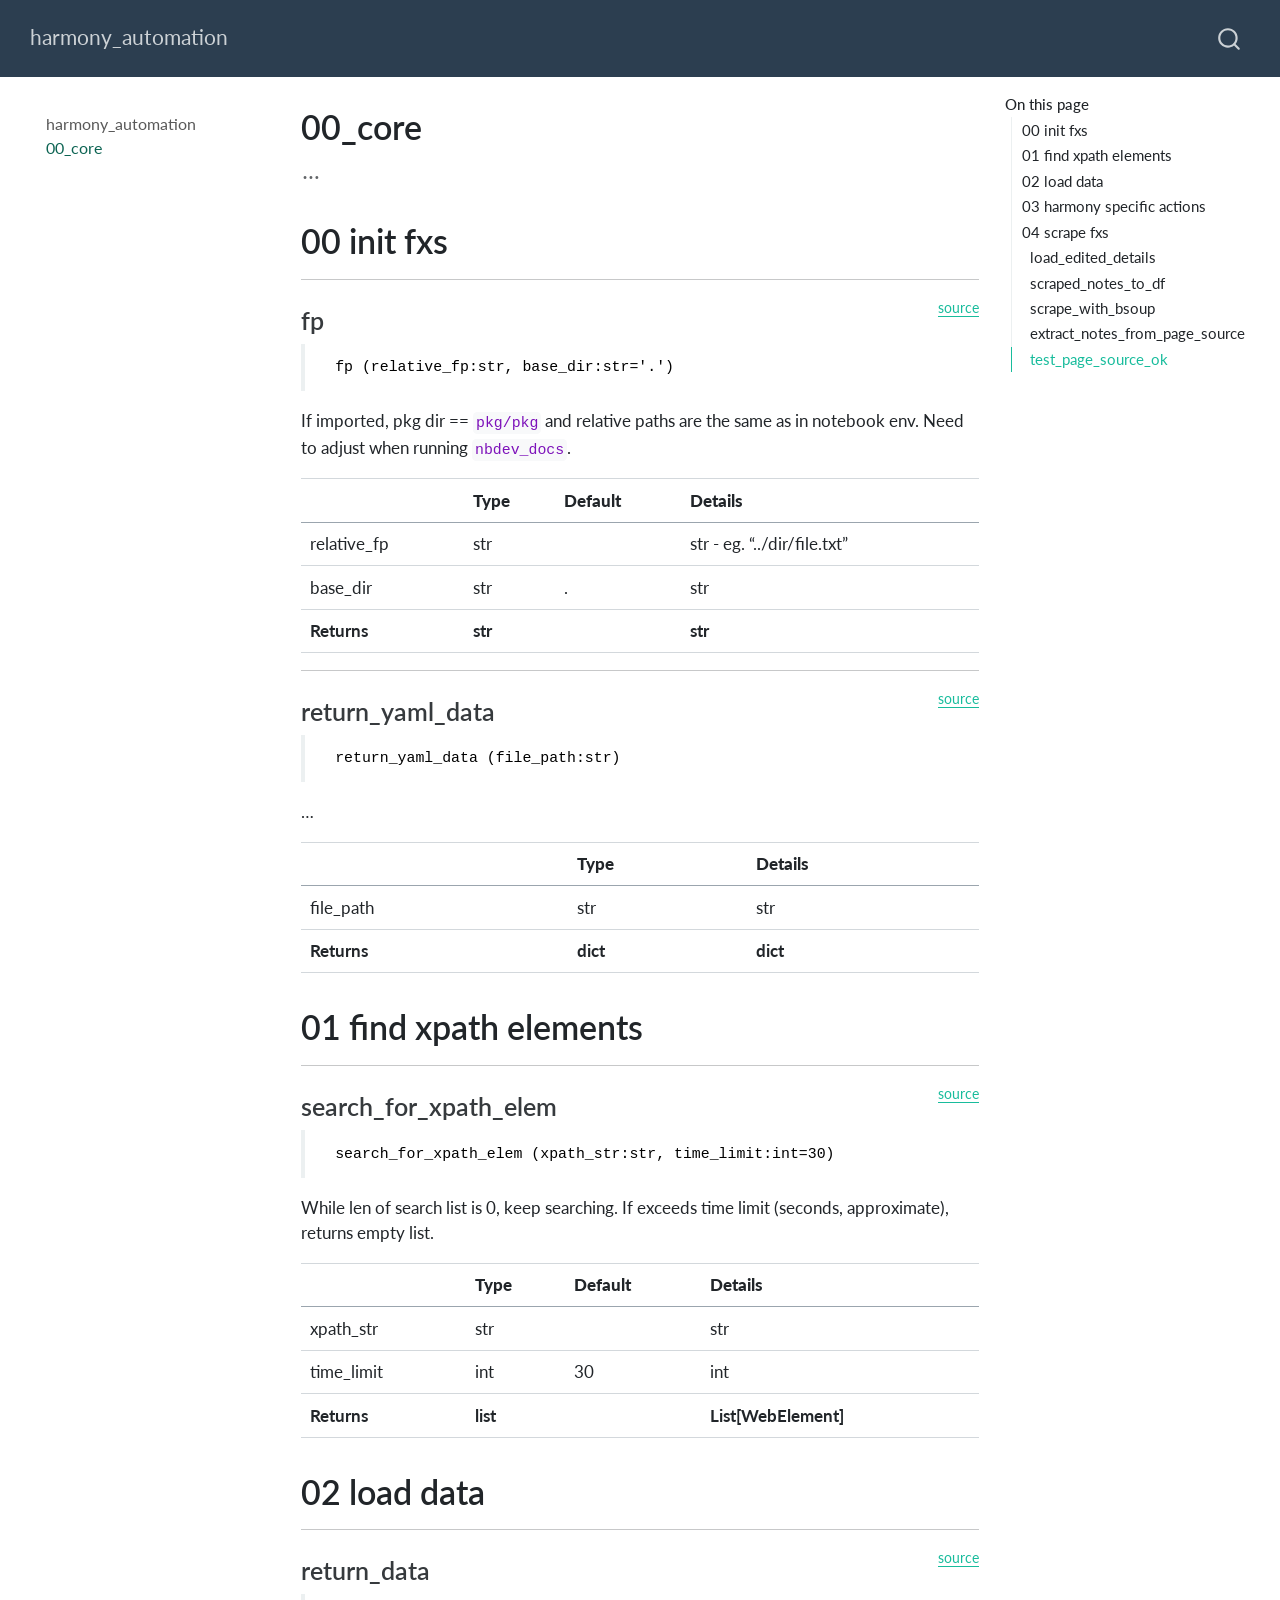
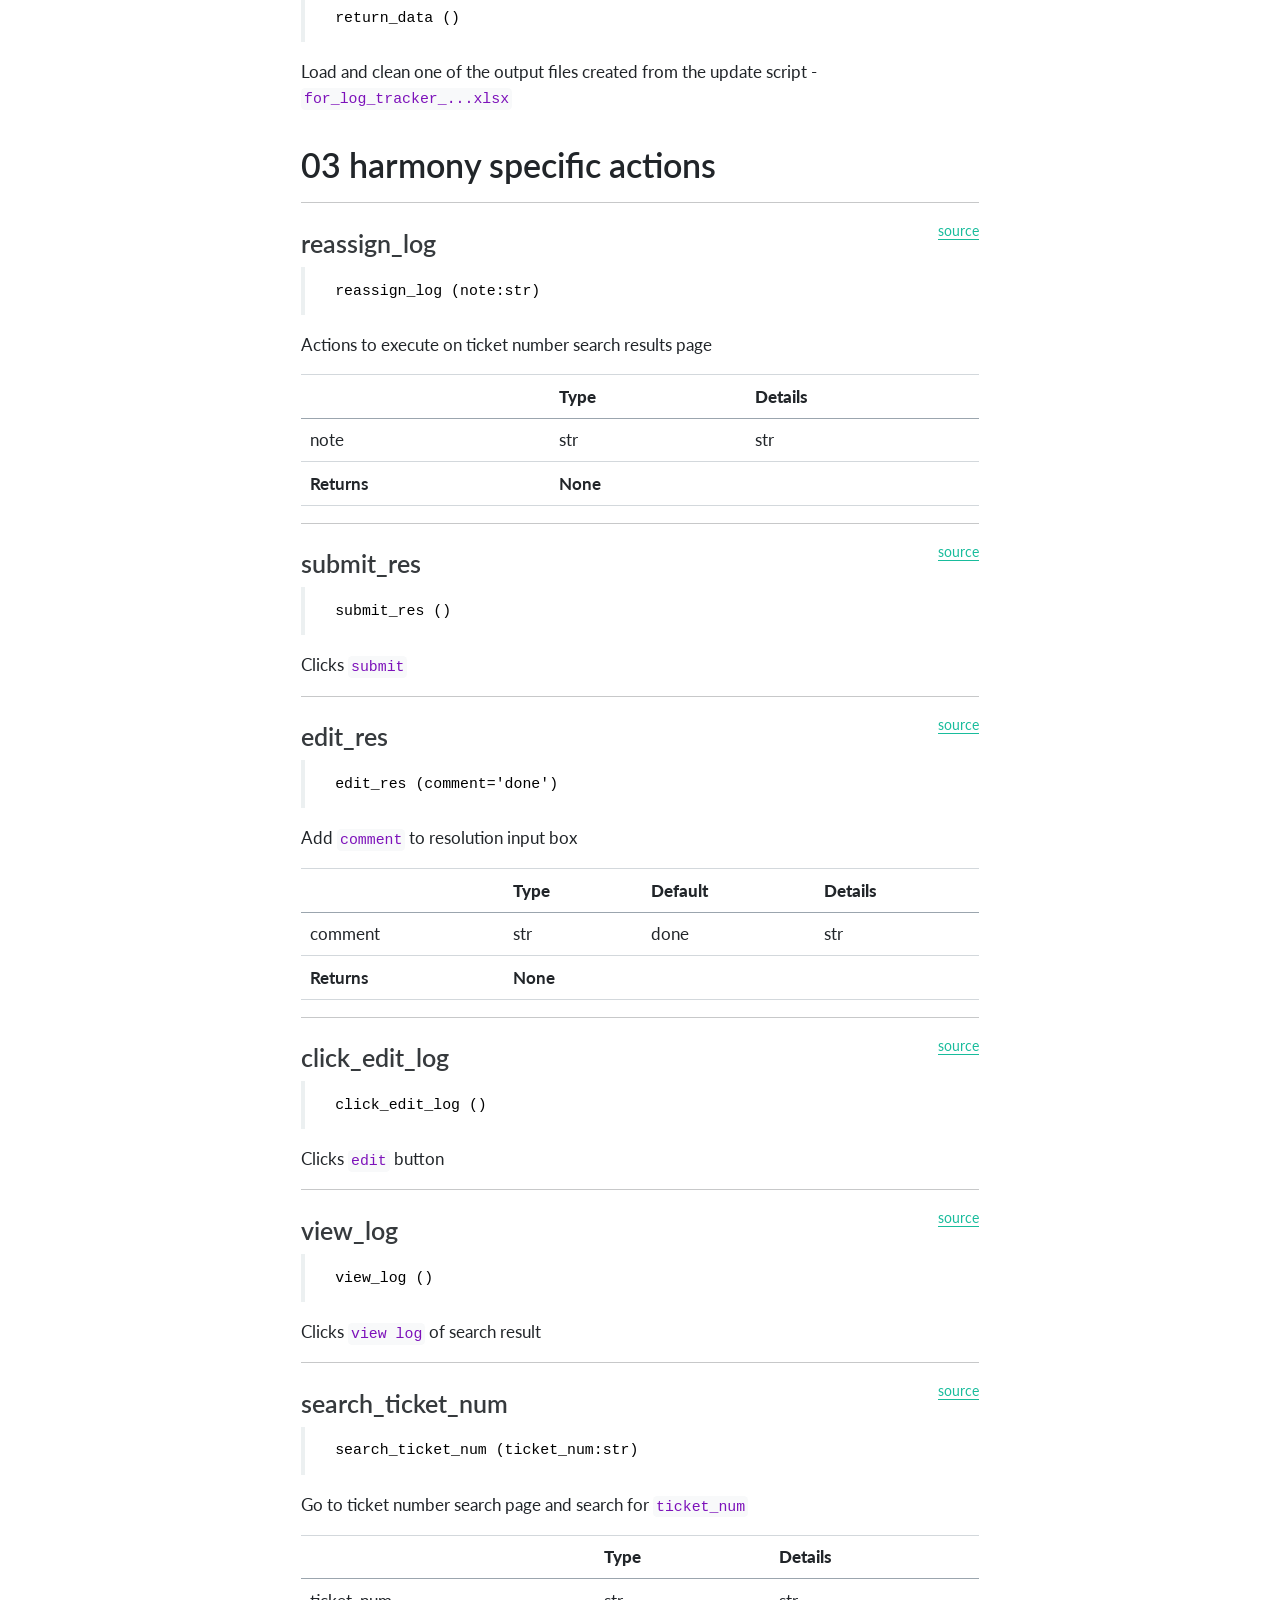
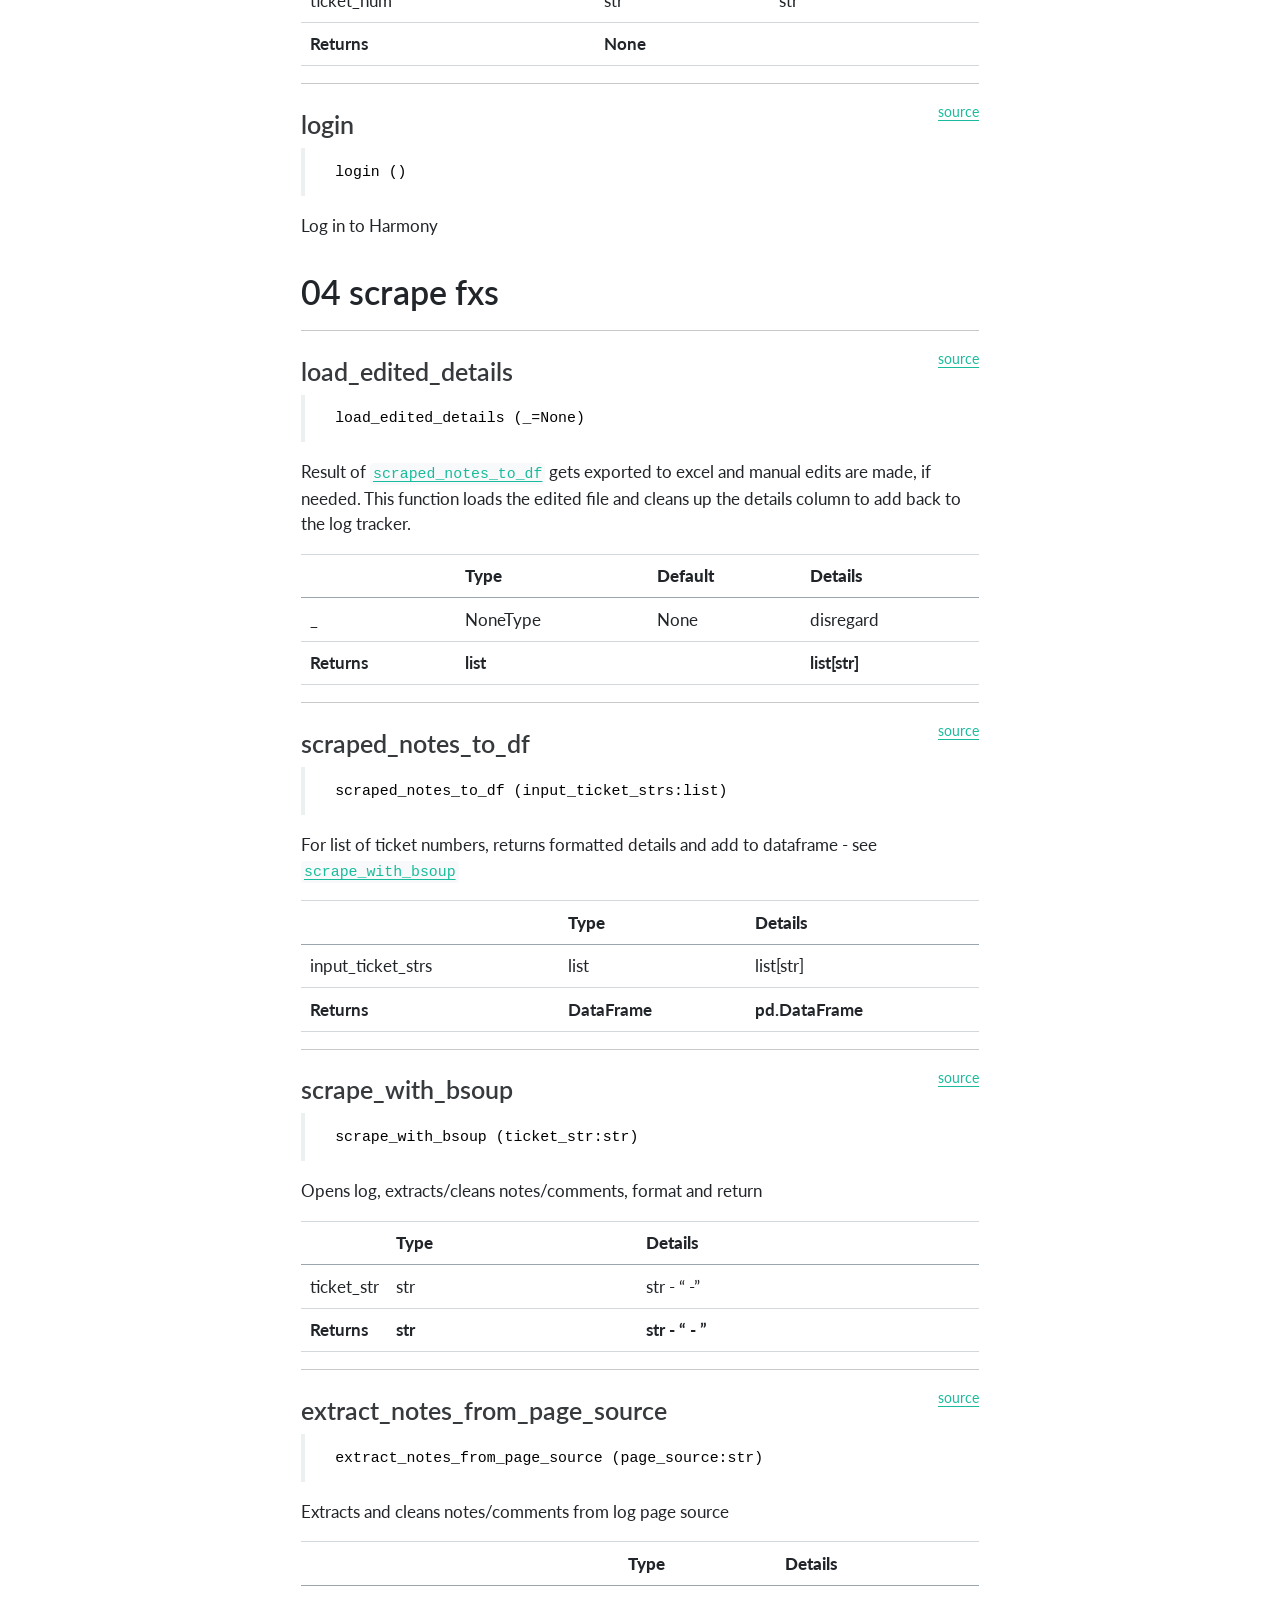
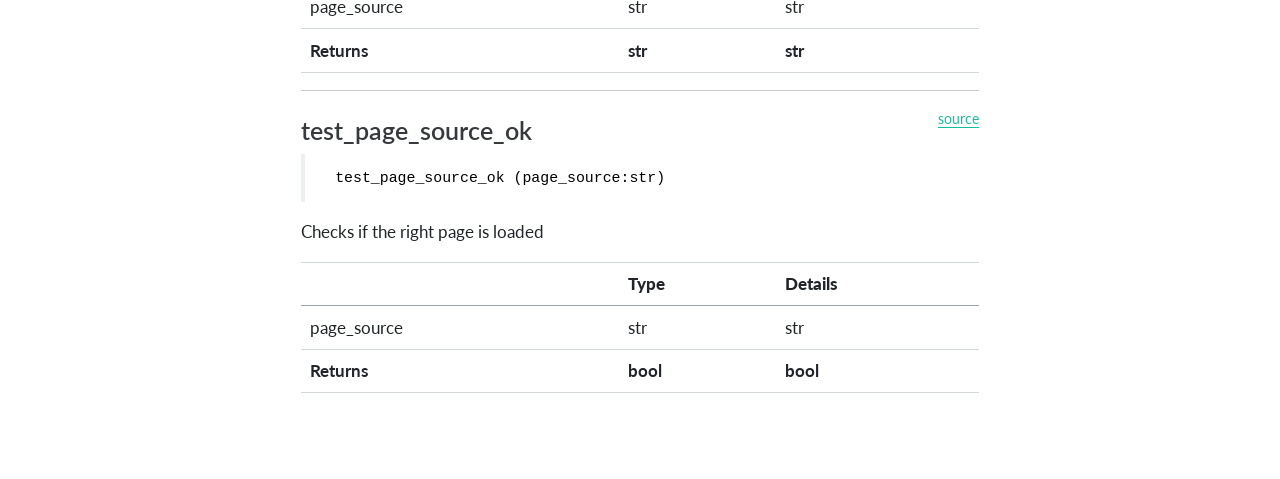
==== core.html @ 9a9e3a44 "test pages" ====
<!DOCTYPE html>
<html xmlns="http://www.w3.org/1999/xhtml" lang="en" xml:lang="en"><head>

<meta charset="utf-8">
<meta name="generator" content="quarto-1.4.550">

<meta name="viewport" content="width=device-width, initial-scale=1.0, user-scalable=yes">

<meta name="description" content="…">

<title>harmony_automation - 00_core</title>
<style>
code{white-space: pre-wrap;}
span.smallcaps{font-variant: small-caps;}
div.columns{display: flex; gap: min(4vw, 1.5em);}
div.column{flex: auto; overflow-x: auto;}
div.hanging-indent{margin-left: 1.5em; text-indent: -1.5em;}
ul.task-list{list-style: none;}
ul.task-list li input[type="checkbox"] {
  width: 0.8em;
  margin: 0 0.8em 0.2em -1em; /* quarto-specific, see https://github.com/quarto-dev/quarto-cli/issues/4556 */ 
  vertical-align: middle;
}
</style>


<script src="site_libs/quarto-nav/quarto-nav.js"></script>
<script src="site_libs/quarto-nav/headroom.min.js"></script>
<script src="site_libs/clipboard/clipboard.min.js"></script>
<script src="site_libs/quarto-search/autocomplete.umd.js"></script>
<script src="site_libs/quarto-search/fuse.min.js"></script>
<script src="site_libs/quarto-search/quarto-search.js"></script>
<meta name="quarto:offset" content="./">
<script src="site_libs/quarto-html/quarto.js"></script>
<script src="site_libs/quarto-html/popper.min.js"></script>
<script src="site_libs/quarto-html/tippy.umd.min.js"></script>
<script src="site_libs/quarto-html/anchor.min.js"></script>
<link href="site_libs/quarto-html/tippy.css" rel="stylesheet">
<link href="site_libs/quarto-html/quarto-syntax-highlighting.css" rel="stylesheet" id="quarto-text-highlighting-styles">
<script src="site_libs/bootstrap/bootstrap.min.js"></script>
<link href="site_libs/bootstrap/bootstrap-icons.css" rel="stylesheet">
<link href="site_libs/bootstrap/bootstrap.min.css" rel="stylesheet" id="quarto-bootstrap" data-mode="light">
<script id="quarto-search-options" type="application/json">{
  "location": "navbar",
  "copy-button": false,
  "collapse-after": 3,
  "panel-placement": "end",
  "type": "overlay",
  "limit": 50,
  "keyboard-shortcut": [
    "f",
    "/",
    "s"
  ],
  "show-item-context": false,
  "language": {
    "search-no-results-text": "No results",
    "search-matching-documents-text": "matching documents",
    "search-copy-link-title": "Copy link to search",
    "search-hide-matches-text": "Hide additional matches",
    "search-more-match-text": "more match in this document",
    "search-more-matches-text": "more matches in this document",
    "search-clear-button-title": "Clear",
    "search-text-placeholder": "",
    "search-detached-cancel-button-title": "Cancel",
    "search-submit-button-title": "Submit",
    "search-label": "Search"
  }
}</script>


<link rel="stylesheet" href="styles.css">
<meta property="og:title" content="harmony_automation - 00_core">
<meta property="og:description" content="…">
<meta property="og:site_name" content="harmony_automation">
<meta name="twitter:title" content="harmony_automation - 00_core">
<meta name="twitter:description" content="…">
<meta name="twitter:card" content="summary">
</head>

<body class="nav-sidebar floating nav-fixed">

<div id="quarto-search-results"></div>
  <header id="quarto-header" class="headroom fixed-top">
    <nav class="navbar navbar-expand-lg " data-bs-theme="dark">
      <div class="navbar-container container-fluid">
      <div class="navbar-brand-container mx-auto">
    <a class="navbar-brand" href="./index.html">
    <span class="navbar-title">harmony_automation</span>
    </a>
  </div>
        <div class="quarto-navbar-tools">
</div>
          <div id="quarto-search" class="" title="Search"></div>
      </div> <!-- /container-fluid -->
    </nav>
  <nav class="quarto-secondary-nav">
    <div class="container-fluid d-flex">
      <button type="button" class="quarto-btn-toggle btn" data-bs-toggle="collapse" data-bs-target=".quarto-sidebar-collapse-item" aria-controls="quarto-sidebar" aria-expanded="false" aria-label="Toggle sidebar navigation" onclick="if (window.quartoToggleHeadroom) { window.quartoToggleHeadroom(); }">
        <i class="bi bi-layout-text-sidebar-reverse"></i>
      </button>
        <nav class="quarto-page-breadcrumbs" aria-label="breadcrumb"><ol class="breadcrumb"><li class="breadcrumb-item"><a href="./core.html">00_core</a></li></ol></nav>
        <a class="flex-grow-1" role="button" data-bs-toggle="collapse" data-bs-target=".quarto-sidebar-collapse-item" aria-controls="quarto-sidebar" aria-expanded="false" aria-label="Toggle sidebar navigation" onclick="if (window.quartoToggleHeadroom) { window.quartoToggleHeadroom(); }">      
        </a>
    </div>
  </nav>
</header>
<!-- content -->
<div id="quarto-content" class="quarto-container page-columns page-rows-contents page-layout-article page-navbar">
<!-- sidebar -->
  <nav id="quarto-sidebar" class="sidebar collapse collapse-horizontal quarto-sidebar-collapse-item sidebar-navigation floating overflow-auto">
    <div class="sidebar-menu-container"> 
    <ul class="list-unstyled mt-1">
        <li class="sidebar-item">
  <div class="sidebar-item-container"> 
  <a href="./index.html" class="sidebar-item-text sidebar-link">
 <span class="menu-text">harmony_automation</span></a>
  </div>
</li>
        <li class="sidebar-item">
  <div class="sidebar-item-container"> 
  <a href="./core.html" class="sidebar-item-text sidebar-link active">
 <span class="menu-text">00_core</span></a>
  </div>
</li>
    </ul>
    </div>
</nav>
<div id="quarto-sidebar-glass" class="quarto-sidebar-collapse-item" data-bs-toggle="collapse" data-bs-target=".quarto-sidebar-collapse-item"></div>
<!-- margin-sidebar -->
    <div id="quarto-margin-sidebar" class="sidebar margin-sidebar">
        <nav id="TOC" role="doc-toc" class="toc-active">
    <h2 id="toc-title">On this page</h2>
   
  <ul>
  <li><a href="#init-fxs" id="toc-init-fxs" class="nav-link active" data-scroll-target="#init-fxs">00 init fxs</a>
  <ul class="collapse">
  <li><a href="#fp" id="toc-fp" class="nav-link" data-scroll-target="#fp">fp</a></li>
  <li><a href="#return_yaml_data" id="toc-return_yaml_data" class="nav-link" data-scroll-target="#return_yaml_data">return_yaml_data</a></li>
  </ul></li>
  <li><a href="#find-xpath-elements" id="toc-find-xpath-elements" class="nav-link" data-scroll-target="#find-xpath-elements">01 find xpath elements</a>
  <ul class="collapse">
  <li><a href="#search_for_xpath_elem" id="toc-search_for_xpath_elem" class="nav-link" data-scroll-target="#search_for_xpath_elem">search_for_xpath_elem</a></li>
  </ul></li>
  <li><a href="#load-data" id="toc-load-data" class="nav-link" data-scroll-target="#load-data">02 load data</a>
  <ul class="collapse">
  <li><a href="#return_data" id="toc-return_data" class="nav-link" data-scroll-target="#return_data">return_data</a></li>
  </ul></li>
  <li><a href="#harmony-specific-actions" id="toc-harmony-specific-actions" class="nav-link" data-scroll-target="#harmony-specific-actions">03 harmony specific actions</a>
  <ul class="collapse">
  <li><a href="#reassign_log" id="toc-reassign_log" class="nav-link" data-scroll-target="#reassign_log">reassign_log</a></li>
  <li><a href="#submit_res" id="toc-submit_res" class="nav-link" data-scroll-target="#submit_res">submit_res</a></li>
  <li><a href="#edit_res" id="toc-edit_res" class="nav-link" data-scroll-target="#edit_res">edit_res</a></li>
  <li><a href="#click_edit_log" id="toc-click_edit_log" class="nav-link" data-scroll-target="#click_edit_log">click_edit_log</a></li>
  <li><a href="#view_log" id="toc-view_log" class="nav-link" data-scroll-target="#view_log">view_log</a></li>
  <li><a href="#search_ticket_num" id="toc-search_ticket_num" class="nav-link" data-scroll-target="#search_ticket_num">search_ticket_num</a></li>
  <li><a href="#login" id="toc-login" class="nav-link" data-scroll-target="#login">login</a></li>
  </ul></li>
  <li><a href="#scrape-fxs" id="toc-scrape-fxs" class="nav-link" data-scroll-target="#scrape-fxs">04 scrape fxs</a>
  <ul class="collapse">
  <li><a href="#load_edited_details" id="toc-load_edited_details" class="nav-link" data-scroll-target="#load_edited_details">load_edited_details</a></li>
  <li><a href="#scraped_notes_to_df" id="toc-scraped_notes_to_df" class="nav-link" data-scroll-target="#scraped_notes_to_df">scraped_notes_to_df</a></li>
  <li><a href="#scrape_with_bsoup" id="toc-scrape_with_bsoup" class="nav-link" data-scroll-target="#scrape_with_bsoup">scrape_with_bsoup</a></li>
  <li><a href="#extract_notes_from_page_source" id="toc-extract_notes_from_page_source" class="nav-link" data-scroll-target="#extract_notes_from_page_source">extract_notes_from_page_source</a></li>
  <li><a href="#test_page_source_ok" id="toc-test_page_source_ok" class="nav-link" data-scroll-target="#test_page_source_ok">test_page_source_ok</a></li>
  </ul></li>
  </ul>
</nav>
    </div>
<!-- main -->
<main class="content" id="quarto-document-content">

<header id="title-block-header" class="quarto-title-block default">
<div class="quarto-title">
<h1 class="title">00_core</h1>
</div>

<div>
  <div class="description">
    …
  </div>
</div>


<div class="quarto-title-meta">

    
  
    
  </div>
  


</header>


<!-- WARNING: THIS FILE WAS AUTOGENERATED! DO NOT EDIT! -->
<section id="init-fxs" class="level1">
<h1>00 init fxs</h1>
<hr>
<p><a href="https://github.com/ronjupyter/harmony_automation/blob/main/harmony_automation/core.py#L42" target="_blank" style="float:right; font-size:smaller">source</a></p>
<section id="fp" class="level3">
<h3 class="anchored" data-anchor-id="fp">fp</h3>
<blockquote class="blockquote">
<pre><code> fp (relative_fp:str, base_dir:str='.')</code></pre>
</blockquote>
<p>If imported, pkg dir == <code>pkg/pkg</code> and relative paths are the same as in notebook env. Need to adjust when running <code>nbdev_docs</code>.</p>
<table class="table">
<thead>
<tr class="header">
<th></th>
<th><strong>Type</strong></th>
<th><strong>Default</strong></th>
<th><strong>Details</strong></th>
</tr>
</thead>
<tbody>
<tr class="odd">
<td>relative_fp</td>
<td>str</td>
<td></td>
<td>str - eg. “../dir/file.txt”</td>
</tr>
<tr class="even">
<td>base_dir</td>
<td>str</td>
<td>.</td>
<td>str</td>
</tr>
<tr class="odd">
<td><strong>Returns</strong></td>
<td><strong>str</strong></td>
<td></td>
<td><strong>str</strong></td>
</tr>
</tbody>
</table>
<hr>
<p><a href="https://github.com/ronjupyter/harmony_automation/blob/main/harmony_automation/core.py#L65" target="_blank" style="float:right; font-size:smaller">source</a></p>
</section>
<section id="return_yaml_data" class="level3">
<h3 class="anchored" data-anchor-id="return_yaml_data">return_yaml_data</h3>
<blockquote class="blockquote">
<pre><code> return_yaml_data (file_path:str)</code></pre>
</blockquote>
<p>…</p>
<table class="table">
<thead>
<tr class="header">
<th></th>
<th><strong>Type</strong></th>
<th><strong>Details</strong></th>
</tr>
</thead>
<tbody>
<tr class="odd">
<td>file_path</td>
<td>str</td>
<td>str</td>
</tr>
<tr class="even">
<td><strong>Returns</strong></td>
<td><strong>dict</strong></td>
<td><strong>dict</strong></td>
</tr>
</tbody>
</table>
</section>
</section>
<section id="find-xpath-elements" class="level1">
<h1>01 find xpath elements</h1>
<hr>
<p><a href="https://github.com/ronjupyter/harmony_automation/blob/main/harmony_automation/core.py#L90" target="_blank" style="float:right; font-size:smaller">source</a></p>
<section id="search_for_xpath_elem" class="level3">
<h3 class="anchored" data-anchor-id="search_for_xpath_elem">search_for_xpath_elem</h3>
<blockquote class="blockquote">
<pre><code> search_for_xpath_elem (xpath_str:str, time_limit:int=30)</code></pre>
</blockquote>
<p>While len of search list is 0, keep searching. If exceeds time limit (seconds, approximate), returns empty list.</p>
<table class="table">
<thead>
<tr class="header">
<th></th>
<th><strong>Type</strong></th>
<th><strong>Default</strong></th>
<th><strong>Details</strong></th>
</tr>
</thead>
<tbody>
<tr class="odd">
<td>xpath_str</td>
<td>str</td>
<td></td>
<td>str</td>
</tr>
<tr class="even">
<td>time_limit</td>
<td>int</td>
<td>30</td>
<td>int</td>
</tr>
<tr class="odd">
<td><strong>Returns</strong></td>
<td><strong>list</strong></td>
<td></td>
<td><strong>List[WebElement]</strong></td>
</tr>
</tbody>
</table>
</section>
</section>
<section id="load-data" class="level1">
<h1>02 load data</h1>
<hr>
<p><a href="https://github.com/ronjupyter/harmony_automation/blob/main/harmony_automation/core.py#L120" target="_blank" style="float:right; font-size:smaller">source</a></p>
<section id="return_data" class="level3">
<h3 class="anchored" data-anchor-id="return_data">return_data</h3>
<blockquote class="blockquote">
<pre><code> return_data ()</code></pre>
</blockquote>
<p>Load and clean one of the output files created from the update script - <code>for_log_tracker_...xlsx</code></p>
</section>
</section>
<section id="harmony-specific-actions" class="level1">
<h1>03 harmony specific actions</h1>
<hr>
<p><a href="https://github.com/ronjupyter/harmony_automation/blob/main/harmony_automation/core.py#L242" target="_blank" style="float:right; font-size:smaller">source</a></p>
<section id="reassign_log" class="level3">
<h3 class="anchored" data-anchor-id="reassign_log">reassign_log</h3>
<blockquote class="blockquote">
<pre><code> reassign_log (note:str)</code></pre>
</blockquote>
<p>Actions to execute on ticket number search results page</p>
<table class="table">
<thead>
<tr class="header">
<th></th>
<th><strong>Type</strong></th>
<th><strong>Details</strong></th>
</tr>
</thead>
<tbody>
<tr class="odd">
<td>note</td>
<td>str</td>
<td>str</td>
</tr>
<tr class="even">
<td><strong>Returns</strong></td>
<td><strong>None</strong></td>
<td></td>
</tr>
</tbody>
</table>
<hr>
<p><a href="https://github.com/ronjupyter/harmony_automation/blob/main/harmony_automation/core.py#L225" target="_blank" style="float:right; font-size:smaller">source</a></p>
</section>
<section id="submit_res" class="level3">
<h3 class="anchored" data-anchor-id="submit_res">submit_res</h3>
<blockquote class="blockquote">
<pre><code> submit_res ()</code></pre>
</blockquote>
<p>Clicks <code>submit</code></p>
<hr>
<p><a href="https://github.com/ronjupyter/harmony_automation/blob/main/harmony_automation/core.py#L202" target="_blank" style="float:right; font-size:smaller">source</a></p>
</section>
<section id="edit_res" class="level3">
<h3 class="anchored" data-anchor-id="edit_res">edit_res</h3>
<blockquote class="blockquote">
<pre><code> edit_res (comment='done')</code></pre>
</blockquote>
<p>Add <code>comment</code> to resolution input box</p>
<table class="table">
<thead>
<tr class="header">
<th></th>
<th><strong>Type</strong></th>
<th><strong>Default</strong></th>
<th><strong>Details</strong></th>
</tr>
</thead>
<tbody>
<tr class="odd">
<td>comment</td>
<td>str</td>
<td>done</td>
<td>str</td>
</tr>
<tr class="even">
<td><strong>Returns</strong></td>
<td><strong>None</strong></td>
<td></td>
<td></td>
</tr>
</tbody>
</table>
<hr>
<p><a href="https://github.com/ronjupyter/harmony_automation/blob/main/harmony_automation/core.py#L195" target="_blank" style="float:right; font-size:smaller">source</a></p>
</section>
<section id="click_edit_log" class="level3">
<h3 class="anchored" data-anchor-id="click_edit_log">click_edit_log</h3>
<blockquote class="blockquote">
<pre><code> click_edit_log ()</code></pre>
</blockquote>
<p>Clicks <code>edit</code> button</p>
<hr>
<p><a href="https://github.com/ronjupyter/harmony_automation/blob/main/harmony_automation/core.py#L182" target="_blank" style="float:right; font-size:smaller">source</a></p>
</section>
<section id="view_log" class="level3">
<h3 class="anchored" data-anchor-id="view_log">view_log</h3>
<blockquote class="blockquote">
<pre><code> view_log ()</code></pre>
</blockquote>
<p>Clicks <code>view log</code> of search result</p>
<hr>
<p><a href="https://github.com/ronjupyter/harmony_automation/blob/main/harmony_automation/core.py#L152" target="_blank" style="float:right; font-size:smaller">source</a></p>
</section>
<section id="search_ticket_num" class="level3">
<h3 class="anchored" data-anchor-id="search_ticket_num">search_ticket_num</h3>
<blockquote class="blockquote">
<pre><code> search_ticket_num (ticket_num:str)</code></pre>
</blockquote>
<p>Go to ticket number search page and search for <code>ticket_num</code></p>
<table class="table">
<thead>
<tr class="header">
<th></th>
<th><strong>Type</strong></th>
<th><strong>Details</strong></th>
</tr>
</thead>
<tbody>
<tr class="odd">
<td>ticket_num</td>
<td>str</td>
<td>str</td>
</tr>
<tr class="even">
<td><strong>Returns</strong></td>
<td><strong>None</strong></td>
<td></td>
</tr>
</tbody>
</table>
<hr>
<p><a href="https://github.com/ronjupyter/harmony_automation/blob/main/harmony_automation/core.py#L139" target="_blank" style="float:right; font-size:smaller">source</a></p>
</section>
<section id="login" class="level3">
<h3 class="anchored" data-anchor-id="login">login</h3>
<blockquote class="blockquote">
<pre><code> login ()</code></pre>
</blockquote>
<p>Log in to Harmony</p>
</section>
</section>
<section id="scrape-fxs" class="level1">
<h1>04 scrape fxs</h1>
<hr>
<p><a href="https://github.com/ronjupyter/harmony_automation/blob/main/harmony_automation/core.py#L380" target="_blank" style="float:right; font-size:smaller">source</a></p>
<section id="load_edited_details" class="level3">
<h3 class="anchored" data-anchor-id="load_edited_details">load_edited_details</h3>
<blockquote class="blockquote">
<pre><code> load_edited_details (_=None)</code></pre>
</blockquote>
<p>Result of <a href="https://ronjupyter.github.io/harmony_automation/core.html#scraped_notes_to_df"><code>scraped_notes_to_df</code></a> gets exported to excel and manual edits are made, if needed. This function loads the edited file and cleans up the details column to add back to the log tracker.</p>
<table class="table">
<thead>
<tr class="header">
<th></th>
<th><strong>Type</strong></th>
<th><strong>Default</strong></th>
<th><strong>Details</strong></th>
</tr>
</thead>
<tbody>
<tr class="odd">
<td>_</td>
<td>NoneType</td>
<td>None</td>
<td>disregard</td>
</tr>
<tr class="even">
<td><strong>Returns</strong></td>
<td><strong>list</strong></td>
<td></td>
<td><strong>list[str]</strong></td>
</tr>
</tbody>
</table>
<hr>
<p><a href="https://github.com/ronjupyter/harmony_automation/blob/main/harmony_automation/core.py#L355" target="_blank" style="float:right; font-size:smaller">source</a></p>
</section>
<section id="scraped_notes_to_df" class="level3">
<h3 class="anchored" data-anchor-id="scraped_notes_to_df">scraped_notes_to_df</h3>
<blockquote class="blockquote">
<pre><code> scraped_notes_to_df (input_ticket_strs:list)</code></pre>
</blockquote>
<p>For list of ticket numbers, returns formatted details and add to dataframe - see <a href="https://ronjupyter.github.io/harmony_automation/core.html#scrape_with_bsoup"><code>scrape_with_bsoup</code></a></p>
<table class="table">
<thead>
<tr class="header">
<th></th>
<th><strong>Type</strong></th>
<th><strong>Details</strong></th>
</tr>
</thead>
<tbody>
<tr class="odd">
<td>input_ticket_strs</td>
<td>list</td>
<td>list[str]</td>
</tr>
<tr class="even">
<td><strong>Returns</strong></td>
<td><strong>DataFrame</strong></td>
<td><strong>pd.DataFrame</strong></td>
</tr>
</tbody>
</table>
<hr>
<p><a href="https://github.com/ronjupyter/harmony_automation/blob/main/harmony_automation/core.py#L322" target="_blank" style="float:right; font-size:smaller">source</a></p>
</section>
<section id="scrape_with_bsoup" class="level3">
<h3 class="anchored" data-anchor-id="scrape_with_bsoup">scrape_with_bsoup</h3>
<blockquote class="blockquote">
<pre><code> scrape_with_bsoup (ticket_str:str)</code></pre>
</blockquote>
<p>Opens log, extracts/cleans notes/comments, format and return</p>
<table class="table">
<colgroup>
<col style="width: 9%">
<col style="width: 38%">
<col style="width: 52%">
</colgroup>
<thead>
<tr class="header">
<th></th>
<th><strong>Type</strong></th>
<th><strong>Details</strong></th>
</tr>
</thead>
<tbody>
<tr class="odd">
<td>ticket_str</td>
<td>str</td>
<td>str - “<ticket_num> <employee_id> -”</employee_id></ticket_num></td>
</tr>
<tr class="even">
<td><strong>Returns</strong></td>
<td><strong>str</strong></td>
<td><strong>str - “<employee_id> - <notes comments=""> <url>”</url></notes></employee_id></strong></td>
</tr>
</tbody>
</table>
<hr>
<p><a href="https://github.com/ronjupyter/harmony_automation/blob/main/harmony_automation/core.py#L303" target="_blank" style="float:right; font-size:smaller">source</a></p>
</section>
<section id="extract_notes_from_page_source" class="level3">
<h3 class="anchored" data-anchor-id="extract_notes_from_page_source">extract_notes_from_page_source</h3>
<blockquote class="blockquote">
<pre><code> extract_notes_from_page_source (page_source:str)</code></pre>
</blockquote>
<p>Extracts and cleans notes/comments from log page source</p>
<table class="table">
<thead>
<tr class="header">
<th></th>
<th><strong>Type</strong></th>
<th><strong>Details</strong></th>
</tr>
</thead>
<tbody>
<tr class="odd">
<td>page_source</td>
<td>str</td>
<td>str</td>
</tr>
<tr class="even">
<td><strong>Returns</strong></td>
<td><strong>str</strong></td>
<td><strong>str</strong></td>
</tr>
</tbody>
</table>
<hr>
<p><a href="https://github.com/ronjupyter/harmony_automation/blob/main/harmony_automation/core.py#L285" target="_blank" style="float:right; font-size:smaller">source</a></p>
</section>
<section id="test_page_source_ok" class="level3">
<h3 class="anchored" data-anchor-id="test_page_source_ok">test_page_source_ok</h3>
<blockquote class="blockquote">
<pre><code> test_page_source_ok (page_source:str)</code></pre>
</blockquote>
<p>Checks if the right page is loaded</p>
<table class="table">
<thead>
<tr class="header">
<th></th>
<th><strong>Type</strong></th>
<th><strong>Details</strong></th>
</tr>
</thead>
<tbody>
<tr class="odd">
<td>page_source</td>
<td>str</td>
<td>str</td>
</tr>
<tr class="even">
<td><strong>Returns</strong></td>
<td><strong>bool</strong></td>
<td><strong>bool</strong></td>
</tr>
</tbody>
</table>


</section>
</section>

</main> <!-- /main -->
<script id="quarto-html-after-body" type="application/javascript">
window.document.addEventListener("DOMContentLoaded", function (event) {
  const toggleBodyColorMode = (bsSheetEl) => {
    const mode = bsSheetEl.getAttribute("data-mode");
    const bodyEl = window.document.querySelector("body");
    if (mode === "dark") {
      bodyEl.classList.add("quarto-dark");
      bodyEl.classList.remove("quarto-light");
    } else {
      bodyEl.classList.add("quarto-light");
      bodyEl.classList.remove("quarto-dark");
    }
  }
  const toggleBodyColorPrimary = () => {
    const bsSheetEl = window.document.querySelector("link#quarto-bootstrap");
    if (bsSheetEl) {
      toggleBodyColorMode(bsSheetEl);
    }
  }
  toggleBodyColorPrimary();  
  const icon = "";
  const anchorJS = new window.AnchorJS();
  anchorJS.options = {
    placement: 'right',
    icon: icon
  };
  anchorJS.add('.anchored');
  const isCodeAnnotation = (el) => {
    for (const clz of el.classList) {
      if (clz.startsWith('code-annotation-')) {                     
        return true;
      }
    }
    return false;
  }
  const clipboard = new window.ClipboardJS('.code-copy-button', {
    text: function(trigger) {
      const codeEl = trigger.previousElementSibling.cloneNode(true);
      for (const childEl of codeEl.children) {
        if (isCodeAnnotation(childEl)) {
          childEl.remove();
        }
      }
      return codeEl.innerText;
    }
  });
  clipboard.on('success', function(e) {
    // button target
    const button = e.trigger;
    // don't keep focus
    button.blur();
    // flash "checked"
    button.classList.add('code-copy-button-checked');
    var currentTitle = button.getAttribute("title");
    button.setAttribute("title", "Copied!");
    let tooltip;
    if (window.bootstrap) {
      button.setAttribute("data-bs-toggle", "tooltip");
      button.setAttribute("data-bs-placement", "left");
      button.setAttribute("data-bs-title", "Copied!");
      tooltip = new bootstrap.Tooltip(button, 
        { trigger: "manual", 
          customClass: "code-copy-button-tooltip",
          offset: [0, -8]});
      tooltip.show();    
    }
    setTimeout(function() {
      if (tooltip) {
        tooltip.hide();
        button.removeAttribute("data-bs-title");
        button.removeAttribute("data-bs-toggle");
        button.removeAttribute("data-bs-placement");
      }
      button.setAttribute("title", currentTitle);
      button.classList.remove('code-copy-button-checked');
    }, 1000);
    // clear code selection
    e.clearSelection();
  });
  function tippyHover(el, contentFn, onTriggerFn, onUntriggerFn) {
    const config = {
      allowHTML: true,
      maxWidth: 500,
      delay: 100,
      arrow: false,
      appendTo: function(el) {
          return el.parentElement;
      },
      interactive: true,
      interactiveBorder: 10,
      theme: 'quarto',
      placement: 'bottom-start',
    };
    if (contentFn) {
      config.content = contentFn;
    }
    if (onTriggerFn) {
      config.onTrigger = onTriggerFn;
    }
    if (onUntriggerFn) {
      config.onUntrigger = onUntriggerFn;
    }
    window.tippy(el, config); 
  }
  const noterefs = window.document.querySelectorAll('a[role="doc-noteref"]');
  for (var i=0; i<noterefs.length; i++) {
    const ref = noterefs[i];
    tippyHover(ref, function() {
      // use id or data attribute instead here
      let href = ref.getAttribute('data-footnote-href') || ref.getAttribute('href');
      try { href = new URL(href).hash; } catch {}
      const id = href.replace(/^#\/?/, "");
      const note = window.document.getElementById(id);
      return note.innerHTML;
    });
  }
  const xrefs = window.document.querySelectorAll('a.quarto-xref');
  const processXRef = (id, note) => {
    // Strip column container classes
    const stripColumnClz = (el) => {
      el.classList.remove("page-full", "page-columns");
      if (el.children) {
        for (const child of el.children) {
          stripColumnClz(child);
        }
      }
    }
    stripColumnClz(note)
    if (id === null || id.startsWith('sec-')) {
      // Special case sections, only their first couple elements
      const container = document.createElement("div");
      if (note.children && note.children.length > 2) {
        container.appendChild(note.children[0].cloneNode(true));
        for (let i = 1; i < note.children.length; i++) {
          const child = note.children[i];
          if (child.tagName === "P" && child.innerText === "") {
            continue;
          } else {
            container.appendChild(child.cloneNode(true));
            break;
          }
        }
        if (window.Quarto?.typesetMath) {
          window.Quarto.typesetMath(container);
        }
        return container.innerHTML
      } else {
        if (window.Quarto?.typesetMath) {
          window.Quarto.typesetMath(note);
        }
        return note.innerHTML;
      }
    } else {
      // Remove any anchor links if they are present
      const anchorLink = note.querySelector('a.anchorjs-link');
      if (anchorLink) {
        anchorLink.remove();
      }
      if (window.Quarto?.typesetMath) {
        window.Quarto.typesetMath(note);
      }
      // TODO in 1.5, we should make sure this works without a callout special case
      if (note.classList.contains("callout")) {
        return note.outerHTML;
      } else {
        return note.innerHTML;
      }
    }
  }
  for (var i=0; i<xrefs.length; i++) {
    const xref = xrefs[i];
    tippyHover(xref, undefined, function(instance) {
      instance.disable();
      let url = xref.getAttribute('href');
      let hash = undefined; 
      if (url.startsWith('#')) {
        hash = url;
      } else {
        try { hash = new URL(url).hash; } catch {}
      }
      if (hash) {
        const id = hash.replace(/^#\/?/, "");
        const note = window.document.getElementById(id);
        if (note !== null) {
          try {
            const html = processXRef(id, note.cloneNode(true));
            instance.setContent(html);
          } finally {
            instance.enable();
            instance.show();
          }
        } else {
          // See if we can fetch this
          fetch(url.split('#')[0])
          .then(res => res.text())
          .then(html => {
            const parser = new DOMParser();
            const htmlDoc = parser.parseFromString(html, "text/html");
            const note = htmlDoc.getElementById(id);
            if (note !== null) {
              const html = processXRef(id, note);
              instance.setContent(html);
            } 
          }).finally(() => {
            instance.enable();
            instance.show();
          });
        }
      } else {
        // See if we can fetch a full url (with no hash to target)
        // This is a special case and we should probably do some content thinning / targeting
        fetch(url)
        .then(res => res.text())
        .then(html => {
          const parser = new DOMParser();
          const htmlDoc = parser.parseFromString(html, "text/html");
          const note = htmlDoc.querySelector('main.content');
          if (note !== null) {
            // This should only happen for chapter cross references
            // (since there is no id in the URL)
            // remove the first header
            if (note.children.length > 0 && note.children[0].tagName === "HEADER") {
              note.children[0].remove();
            }
            const html = processXRef(null, note);
            instance.setContent(html);
          } 
        }).finally(() => {
          instance.enable();
          instance.show();
        });
      }
    }, function(instance) {
    });
  }
      let selectedAnnoteEl;
      const selectorForAnnotation = ( cell, annotation) => {
        let cellAttr = 'data-code-cell="' + cell + '"';
        let lineAttr = 'data-code-annotation="' +  annotation + '"';
        const selector = 'span[' + cellAttr + '][' + lineAttr + ']';
        return selector;
      }
      const selectCodeLines = (annoteEl) => {
        const doc = window.document;
        const targetCell = annoteEl.getAttribute("data-target-cell");
        const targetAnnotation = annoteEl.getAttribute("data-target-annotation");
        const annoteSpan = window.document.querySelector(selectorForAnnotation(targetCell, targetAnnotation));
        const lines = annoteSpan.getAttribute("data-code-lines").split(",");
        const lineIds = lines.map((line) => {
          return targetCell + "-" + line;
        })
        let top = null;
        let height = null;
        let parent = null;
        if (lineIds.length > 0) {
            //compute the position of the single el (top and bottom and make a div)
            const el = window.document.getElementById(lineIds[0]);
            top = el.offsetTop;
            height = el.offsetHeight;
            parent = el.parentElement.parentElement;
          if (lineIds.length > 1) {
            const lastEl = window.document.getElementById(lineIds[lineIds.length - 1]);
            const bottom = lastEl.offsetTop + lastEl.offsetHeight;
            height = bottom - top;
          }
          if (top !== null && height !== null && parent !== null) {
            // cook up a div (if necessary) and position it 
            let div = window.document.getElementById("code-annotation-line-highlight");
            if (div === null) {
              div = window.document.createElement("div");
              div.setAttribute("id", "code-annotation-line-highlight");
              div.style.position = 'absolute';
              parent.appendChild(div);
            }
            div.style.top = top - 2 + "px";
            div.style.height = height + 4 + "px";
            div.style.left = 0;
            let gutterDiv = window.document.getElementById("code-annotation-line-highlight-gutter");
            if (gutterDiv === null) {
              gutterDiv = window.document.createElement("div");
              gutterDiv.setAttribute("id", "code-annotation-line-highlight-gutter");
              gutterDiv.style.position = 'absolute';
              const codeCell = window.document.getElementById(targetCell);
              const gutter = codeCell.querySelector('.code-annotation-gutter');
              gutter.appendChild(gutterDiv);
            }
            gutterDiv.style.top = top - 2 + "px";
            gutterDiv.style.height = height + 4 + "px";
          }
          selectedAnnoteEl = annoteEl;
        }
      };
      const unselectCodeLines = () => {
        const elementsIds = ["code-annotation-line-highlight", "code-annotation-line-highlight-gutter"];
        elementsIds.forEach((elId) => {
          const div = window.document.getElementById(elId);
          if (div) {
            div.remove();
          }
        });
        selectedAnnoteEl = undefined;
      };
        // Handle positioning of the toggle
    window.addEventListener(
      "resize",
      throttle(() => {
        elRect = undefined;
        if (selectedAnnoteEl) {
          selectCodeLines(selectedAnnoteEl);
        }
      }, 10)
    );
    function throttle(fn, ms) {
    let throttle = false;
    let timer;
      return (...args) => {
        if(!throttle) { // first call gets through
            fn.apply(this, args);
            throttle = true;
        } else { // all the others get throttled
            if(timer) clearTimeout(timer); // cancel #2
            timer = setTimeout(() => {
              fn.apply(this, args);
              timer = throttle = false;
            }, ms);
        }
      };
    }
      // Attach click handler to the DT
      const annoteDls = window.document.querySelectorAll('dt[data-target-cell]');
      for (const annoteDlNode of annoteDls) {
        annoteDlNode.addEventListener('click', (event) => {
          const clickedEl = event.target;
          if (clickedEl !== selectedAnnoteEl) {
            unselectCodeLines();
            const activeEl = window.document.querySelector('dt[data-target-cell].code-annotation-active');
            if (activeEl) {
              activeEl.classList.remove('code-annotation-active');
            }
            selectCodeLines(clickedEl);
            clickedEl.classList.add('code-annotation-active');
          } else {
            // Unselect the line
            unselectCodeLines();
            clickedEl.classList.remove('code-annotation-active');
          }
        });
      }
  const findCites = (el) => {
    const parentEl = el.parentElement;
    if (parentEl) {
      const cites = parentEl.dataset.cites;
      if (cites) {
        return {
          el,
          cites: cites.split(' ')
        };
      } else {
        return findCites(el.parentElement)
      }
    } else {
      return undefined;
    }
  };
  var bibliorefs = window.document.querySelectorAll('a[role="doc-biblioref"]');
  for (var i=0; i<bibliorefs.length; i++) {
    const ref = bibliorefs[i];
    const citeInfo = findCites(ref);
    if (citeInfo) {
      tippyHover(citeInfo.el, function() {
        var popup = window.document.createElement('div');
        citeInfo.cites.forEach(function(cite) {
          var citeDiv = window.document.createElement('div');
          citeDiv.classList.add('hanging-indent');
          citeDiv.classList.add('csl-entry');
          var biblioDiv = window.document.getElementById('ref-' + cite);
          if (biblioDiv) {
            citeDiv.innerHTML = biblioDiv.innerHTML;
          }
          popup.appendChild(citeDiv);
        });
        return popup.innerHTML;
      });
    }
  }
});
</script>
</div> <!-- /content -->




</body></html>
---- site_libs/quarto-html/tippy.css ----
.tippy-box[data-animation=fade][data-state=hidden]{opacity:0}[data-tippy-root]{max-width:calc(100vw - 10px)}.tippy-box{position:relative;background-color:#333;color:#fff;border-radius:4px;font-size:14px;line-height:1.4;white-space:normal;outline:0;transition-property:transform,visibility,opacity}.tippy-box[data-placement^=top]>.tippy-arrow{bottom:0}.tippy-box[data-placement^=top]>.tippy-arrow:before{bottom:-7px;left:0;border-width:8px 8px 0;border-top-color:initial;transform-origin:center top}.tippy-box[data-placement^=bottom]>.tippy-arrow{top:0}.tippy-box[data-placement^=bottom]>.tippy-arrow:before{top:-7px;left:0;border-width:0 8px 8px;border-bottom-color:initial;transform-origin:center bottom}.tippy-box[data-placement^=left]>.tippy-arrow{right:0}.tippy-box[data-placement^=left]>.tippy-arrow:before{border-width:8px 0 8px 8px;border-left-color:initial;right:-7px;transform-origin:center left}.tippy-box[data-placement^=right]>.tippy-arrow{left:0}.tippy-box[data-placement^=right]>.tippy-arrow:before{left:-7px;border-width:8px 8px 8px 0;border-right-color:initial;transform-origin:center right}.tippy-box[data-inertia][data-state=visible]{transition-timing-function:cubic-bezier(.54,1.5,.38,1.11)}.tippy-arrow{width:16px;height:16px;color:#333}.tippy-arrow:before{content:"";position:absolute;border-color:transparent;border-style:solid}.tippy-content{position:relative;padding:5px 9px;z-index:1}
---- site_libs/quarto-html/quarto-syntax-highlighting.css ----
/* quarto syntax highlight colors */
:root {
  --quarto-hl-ot-color: #003B4F;
  --quarto-hl-at-color: #657422;
  --quarto-hl-ss-color: #20794D;
  --quarto-hl-an-color: #5E5E5E;
  --quarto-hl-fu-color: #4758AB;
  --quarto-hl-st-color: #20794D;
  --quarto-hl-cf-color: #003B4F;
  --quarto-hl-op-color: #5E5E5E;
  --quarto-hl-er-color: #AD0000;
  --quarto-hl-bn-color: #AD0000;
  --quarto-hl-al-color: #AD0000;
  --quarto-hl-va-color: #111111;
  --quarto-hl-bu-color: inherit;
  --quarto-hl-ex-color: inherit;
  --quarto-hl-pp-color: #AD0000;
  --quarto-hl-in-color: #5E5E5E;
  --quarto-hl-vs-color: #20794D;
  --quarto-hl-wa-color: #5E5E5E;
  --quarto-hl-do-color: #5E5E5E;
  --quarto-hl-im-color: #00769E;
  --quarto-hl-ch-color: #20794D;
  --quarto-hl-dt-color: #AD0000;
  --quarto-hl-fl-color: #AD0000;
  --quarto-hl-co-color: #5E5E5E;
  --quarto-hl-cv-color: #5E5E5E;
  --quarto-hl-cn-color: #8f5902;
  --quarto-hl-sc-color: #5E5E5E;
  --quarto-hl-dv-color: #AD0000;
  --quarto-hl-kw-color: #003B4F;
}

/* other quarto variables */
:root {
  --quarto-font-monospace: SFMono-Regular, Menlo, Monaco, Consolas, "Liberation Mono", "Courier New", monospace;
}

pre > code.sourceCode > span {
  color: #003B4F;
}

code span {
  color: #003B4F;
}

code.sourceCode > span {
  color: #003B4F;
}

div.sourceCode,
div.sourceCode pre.sourceCode {
  color: #003B4F;
}

code span.ot {
  color: #003B4F;
  font-style: inherit;
}

code span.at {
  color: #657422;
  font-style: inherit;
}

code span.ss {
  color: #20794D;
  font-style: inherit;
}

code span.an {
  color: #5E5E5E;
  font-style: inherit;
}

code span.fu {
  color: #4758AB;
  font-style: inherit;
}

code span.st {
  color: #20794D;
  font-style: inherit;
}

code span.cf {
  color: #003B4F;
  font-style: inherit;
}

code span.op {
  color: #5E5E5E;
  font-style: inherit;
}

code span.er {
  color: #AD0000;
  font-style: inherit;
}

code span.bn {
  color: #AD0000;
  font-style: inherit;
}

code span.al {
  color: #AD0000;
  font-style: inherit;
}

code span.va {
  color: #111111;
  font-style: inherit;
}

code span.bu {
  font-style: inherit;
}

code span.ex {
  font-style: inherit;
}

code span.pp {
  color: #AD0000;
  font-style: inherit;
}

code span.in {
  color: #5E5E5E;
  font-style: inherit;
}

code span.vs {
  color: #20794D;
  font-style: inherit;
}

code span.wa {
  color: #5E5E5E;
  font-style: italic;
}

code span.do {
  color: #5E5E5E;
  font-style: italic;
}

code span.im {
  color: #00769E;
  font-style: inherit;
}

code span.ch {
  color: #20794D;
  font-style: inherit;
}

code span.dt {
  color: #AD0000;
  font-style: inherit;
}

code span.fl {
  color: #AD0000;
  font-style: inherit;
}

code span.co {
  color: #5E5E5E;
  font-style: inherit;
}

code span.cv {
  color: #5E5E5E;
  font-style: italic;
}

code span.cn {
  color: #8f5902;
  font-style: inherit;
}

code span.sc {
  color: #5E5E5E;
  font-style: inherit;
}

code span.dv {
  color: #AD0000;
  font-style: inherit;
}

code span.kw {
  color: #003B4F;
  font-style: inherit;
}

.prevent-inlining {
  content: "</";
}

/*# sourceMappingURL=debc5d5d77c3f9108843748ff7464032.css.map */
---- styles.css ----
.cell {
  margin-bottom: 1rem;
}

.cell > .sourceCode {
  margin-bottom: 0;
}

.cell-output > pre {
  margin-bottom: 0;
}

.cell-output > pre, .cell-output > .sourceCode > pre, .cell-output-stdout > pre {
  margin-left: 0.8rem;
  margin-top: 0;
  background: none;
  border-left: 2px solid lightsalmon;
  border-top-left-radius: 0;
  border-top-right-radius: 0;
}

.cell-output > .sourceCode {
  border: none;
}

.cell-output > .sourceCode {
  background: none;
  margin-top: 0;
}

div.description {
  padding-left: 2px;
  padding-top: 5px;
  font-style: italic;
  font-size: 135%;
  opacity: 70%;
}
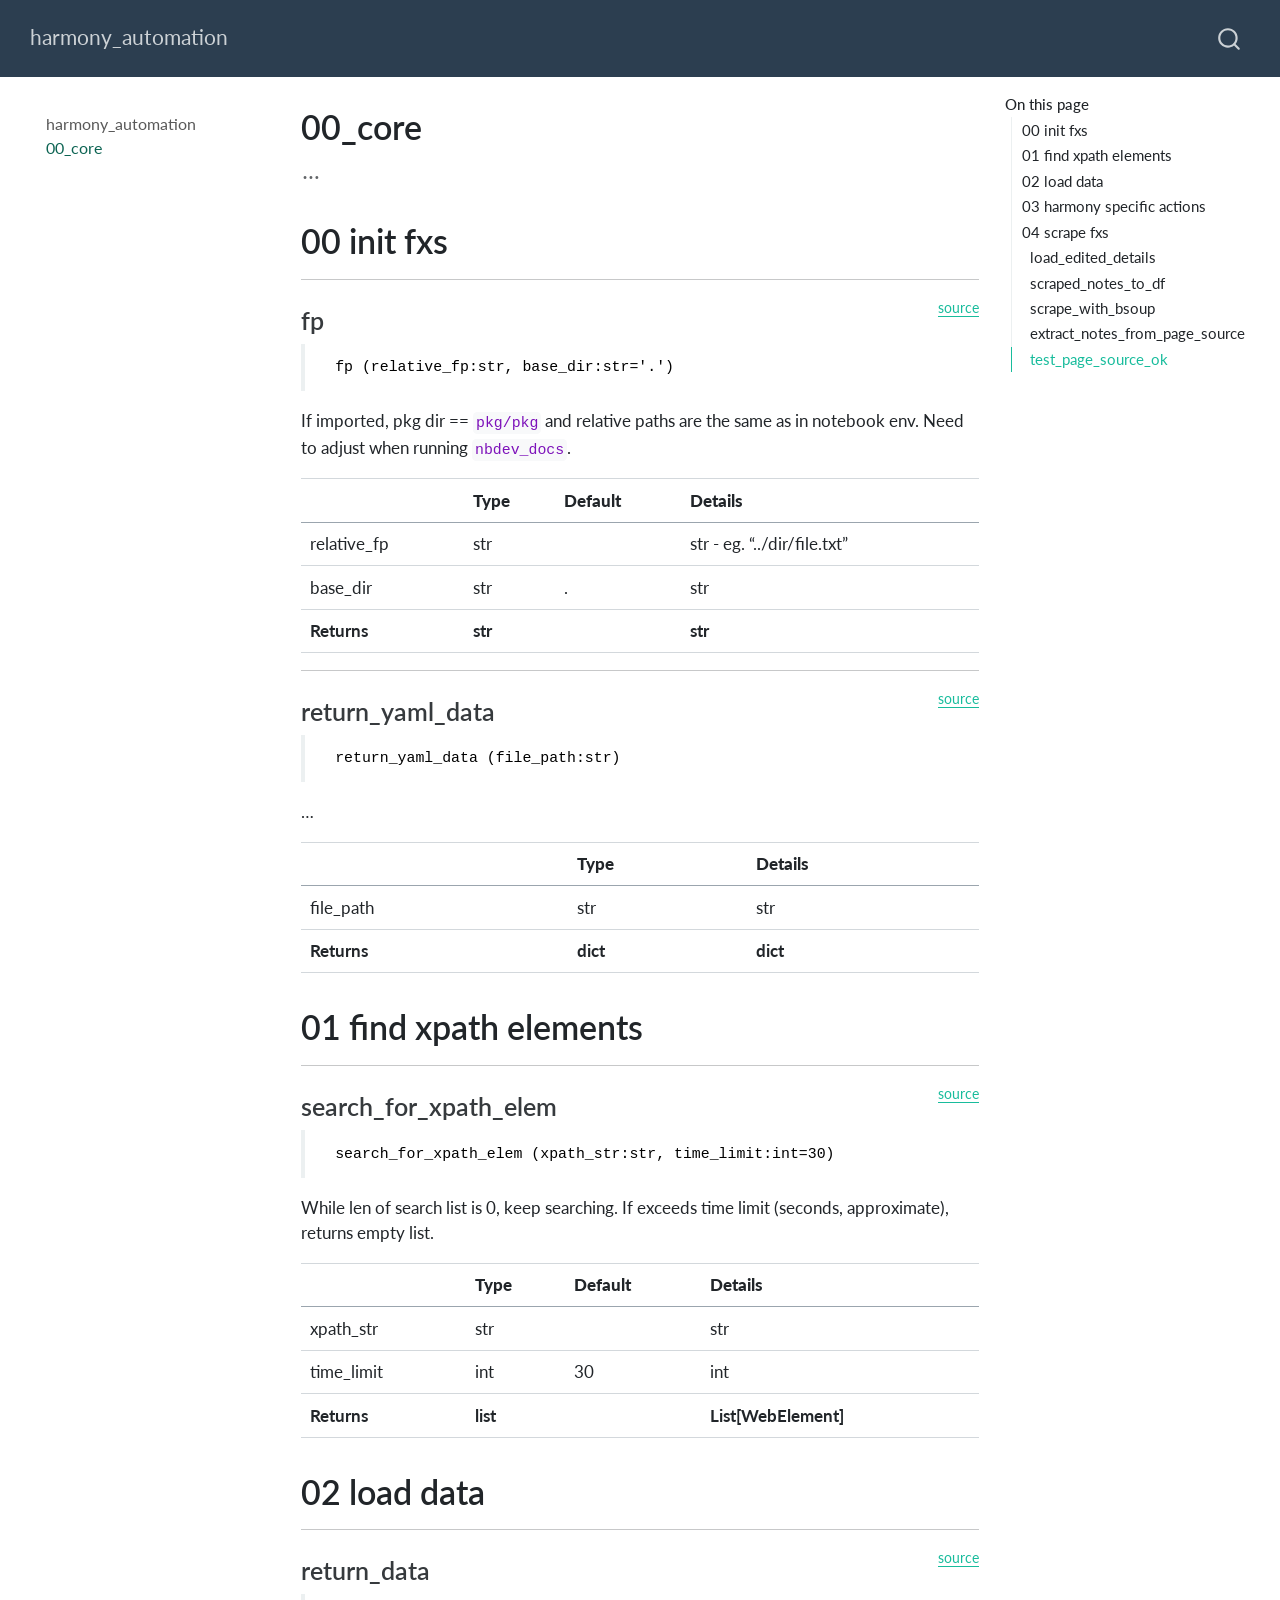
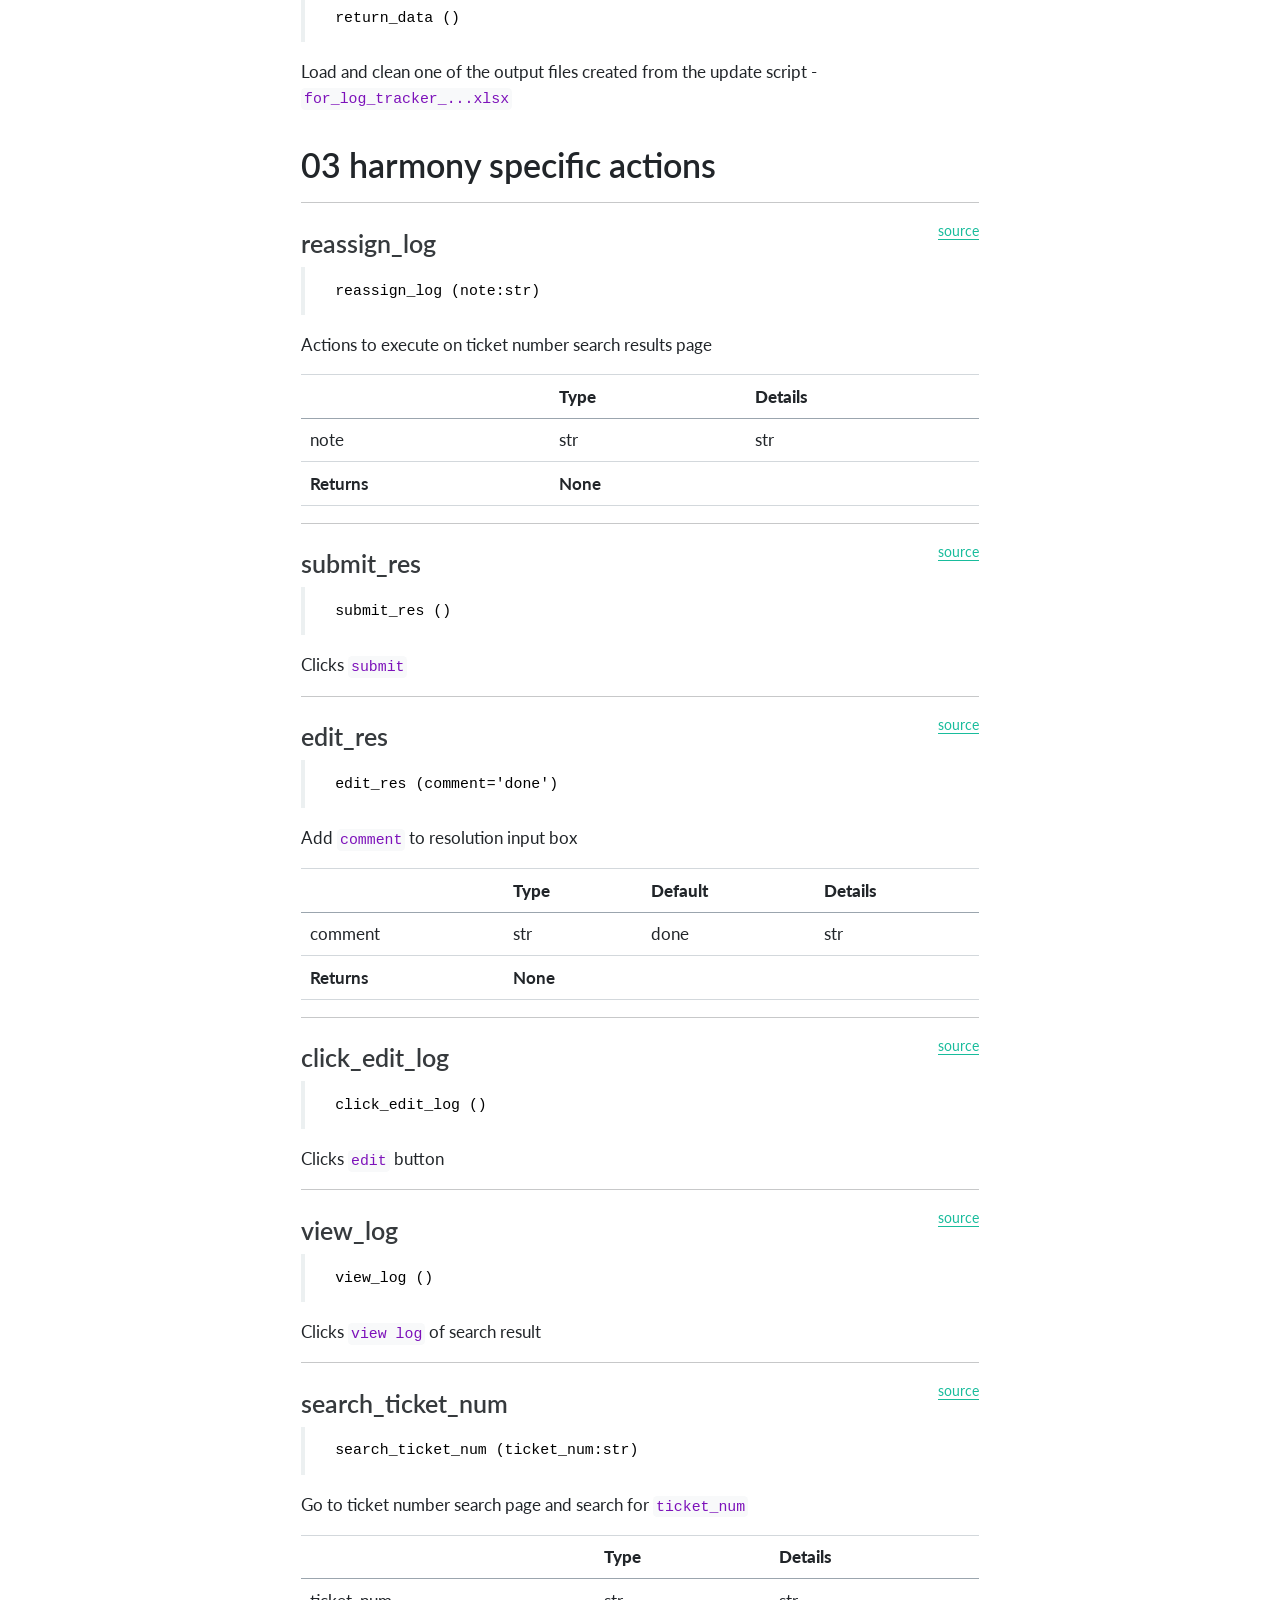
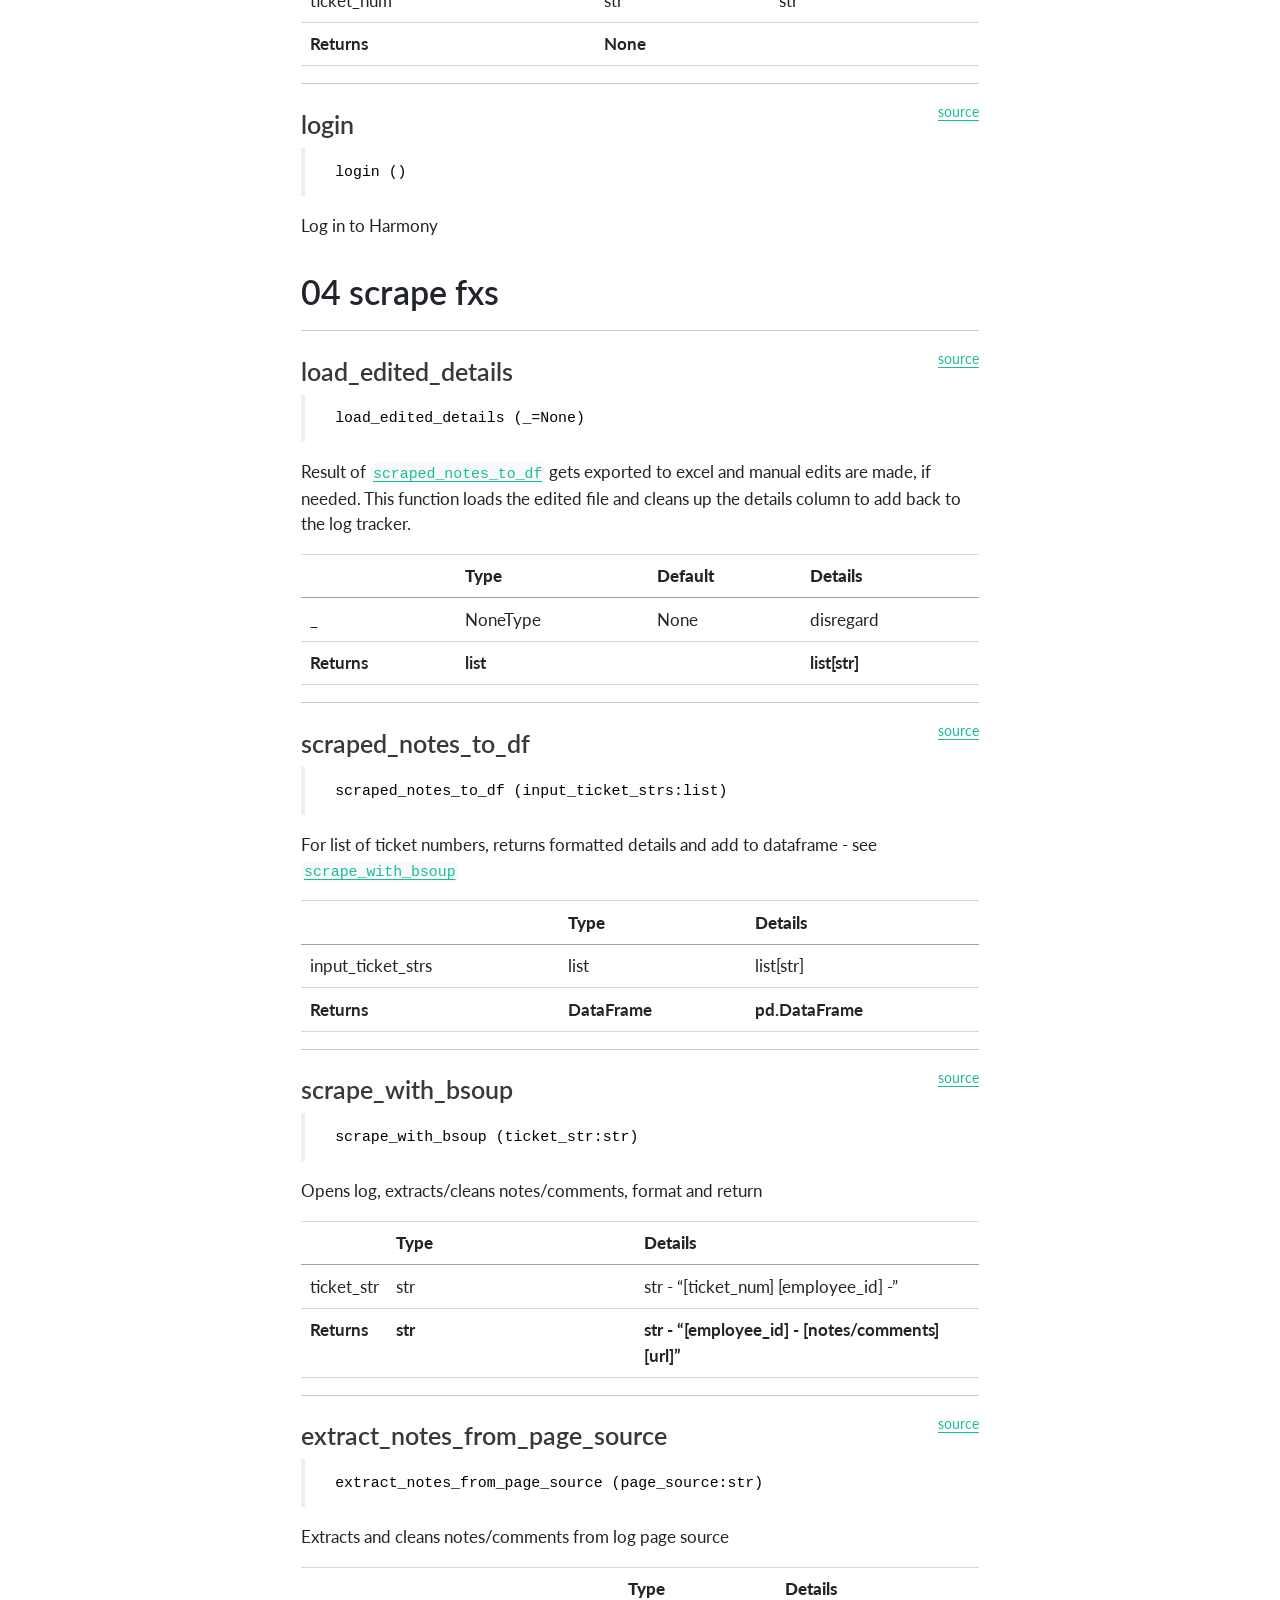
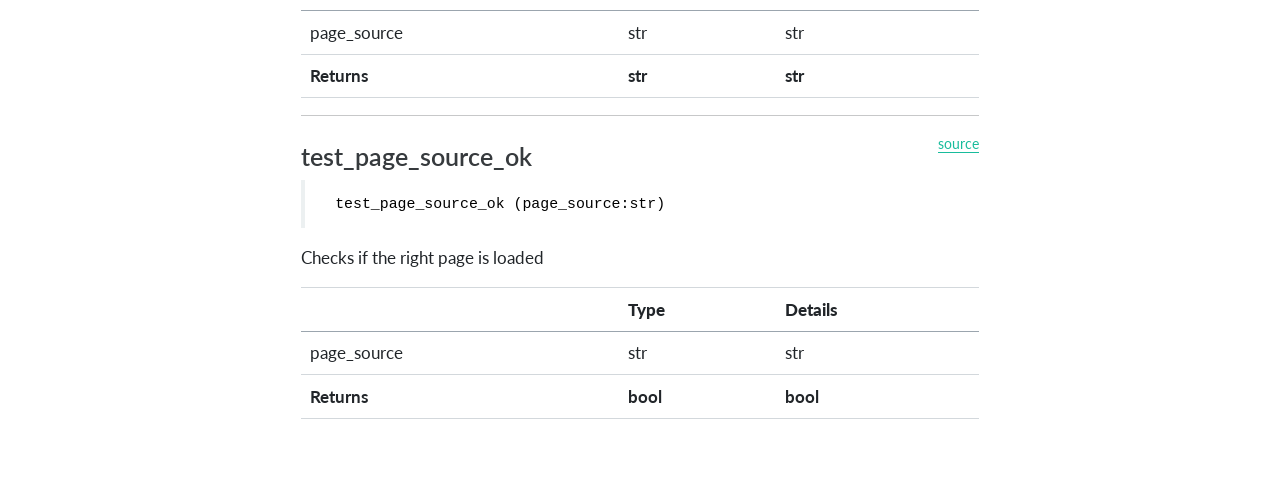
==== commit ed0c2e5c: "test fix" ====
--- a/core.html
+++ b/core.html
@@ -543,12 +543,12 @@
 <tr class="odd">
 <td>ticket_str</td>
 <td>str</td>
-<td>str - “<ticket_num> <employee_id> -”</employee_id></ticket_num></td>
+<td>str - “[ticket_num] [employee_id] -”</td>
 </tr>
 <tr class="even">
 <td><strong>Returns</strong></td>
 <td><strong>str</strong></td>
-<td><strong>str - “<employee_id> - <notes comments=""> <url>”</url></notes></employee_id></strong></td>
+<td><strong>str - “[employee_id] - [notes/comments] [url]”</strong></td>
 </tr>
 </tbody>
 </table>
